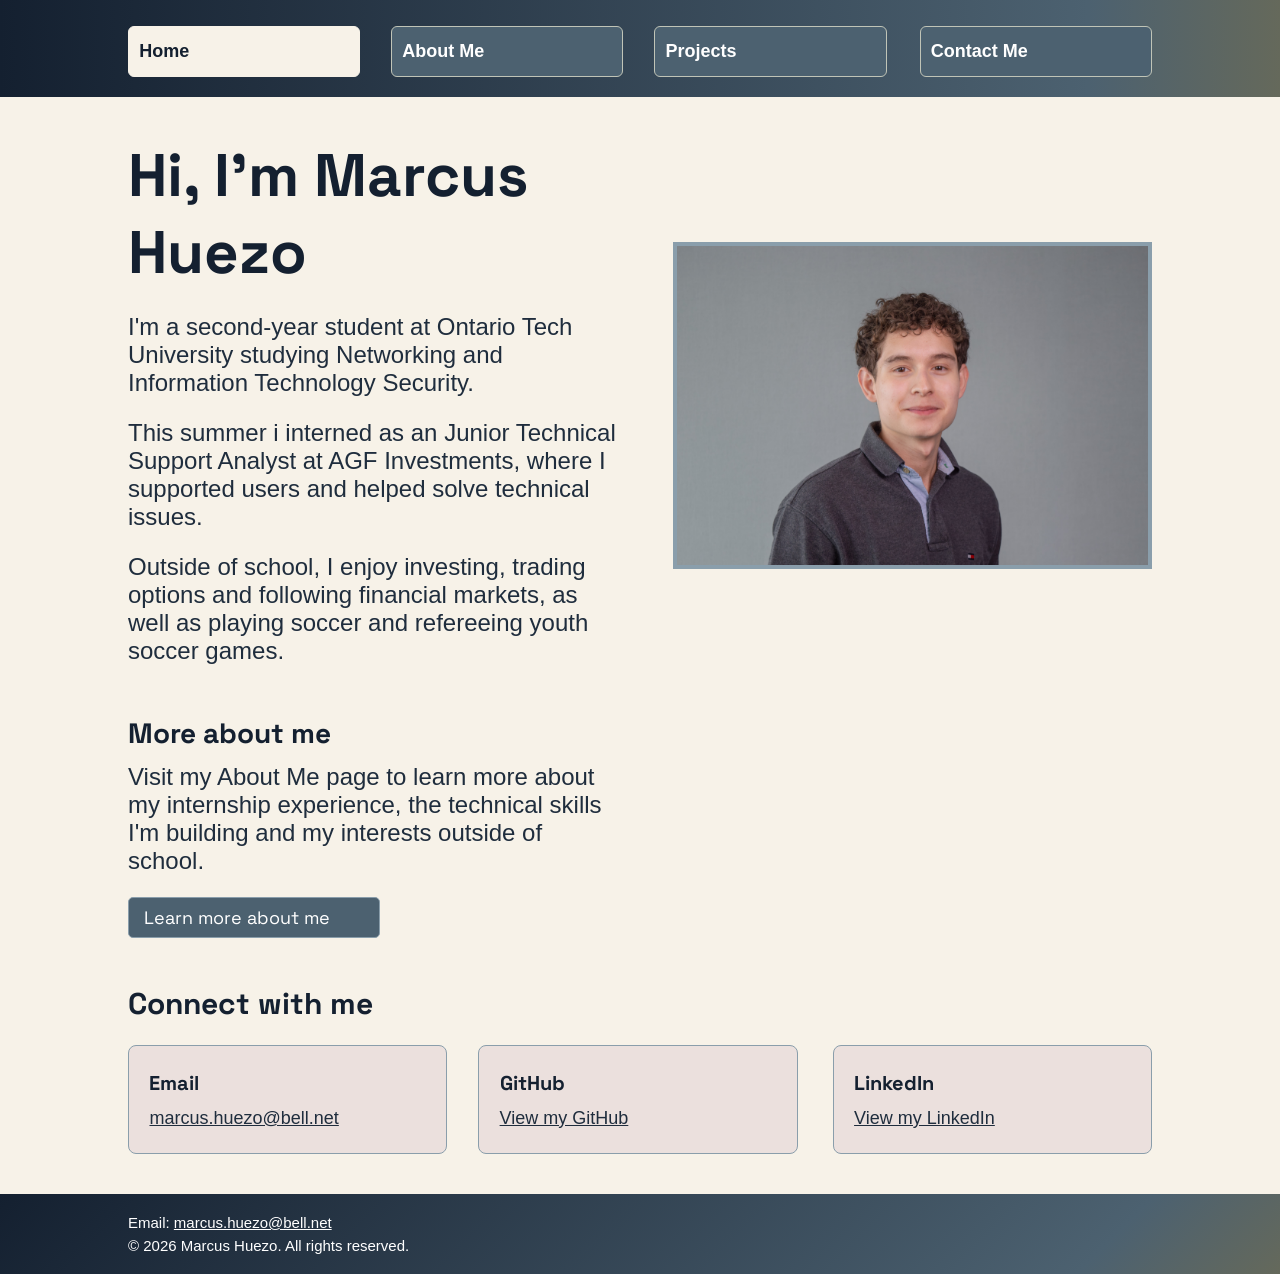
==== index.html @ 1d68b3ba "Add files via upload" ====
<!DOCTYPE html>
<html lang="en">
<head>
    <meta charset="UTF-8">
    <meta name="viewport" content="width=device-width">
    <title>Marcus Huezo - HOME</title>
    <link href="https://fonts.googleapis.com/css2?family=Space+Grotesk:wght@300..700&display=swap" rel="stylesheet">
    <link href="fullScreen.css" rel="stylesheet" type="text/css"
    media="only screen and (min-width:960px)">
    <link href="tablet.css" rel="stylesheet" type="text/css"
    media="only screen and (min-width:481px) and (max-width:959px)">
    <link href="phone.css" rel="stylesheet" type="text/css"
    media="only screen and (max-width:480px)">
</head>

<body>
    <div id="wrapper">
        <header id="banner">
            <div class="container">
                <nav id="navigation">
                    <h4>
                        <a class="currentLink" href="index.html">Home</a>
                        <a class="aboutLink" href="about.html">About Me</a>
                        <a class="projectsLink" href="projects.html">Projects</a>
                        <a class="lastLink" href="formContact.html">Contact Me</a>
                    </h4>
                    <div class="clear"></div>
                </nav>
            </div>
        </header>

        <section id="homeContent" class="container">
            <img id="profilePhoto" src="Linkedin Photo.jpg" alt="LinkedIn Photo">
            <article id="introduction">
                <h1>Hi, I'm Marcus Huezo</h1>
                <p>I'm a second-year student at Ontario Tech University studying Networking and Information Technology Security.</p>
                <p>This summer i interned as an Junior Technical Support Analyst at AGF Investments, where I supported users and helped solve technical issues.</p>
                <p>Outside of school, I enjoy investing, trading options and following financial markets, as well as playing soccer and refereeing youth soccer games.</p>
                <h2>More about me</h2>
                <p>Visit my About Me page to learn more about my internship experience, the technical skills I'm building and my interests outside of school.</p>
                <p><a class="button" href="about.html">Learn more about me</a></p>
            </article>
            <div class="clear"></div>
        </section>

        <section id="connect" class="container">
            <h2>Connect with me</h2>
            <div class="contactBox">
                <h3>Email</h3>
                <a href="mailto:marcus.huezo@bell.net">marcus.huezo@bell.net</a>
            </div>
            <div class="contactBox">
                <h3>GitHub</h3>
                <a href="https://github.com/marcushuezo/Marcus-Huezo-Portfolio">View my GitHub</a>
            </div>
            <div class="contactBox lastBox">
                <h3>LinkedIn</h3>
                <a href="https://www.linkedin.com/in/marcushuezo/">View my LinkedIn</a>
            </div>
            <div class="clear"></div>
        </section>

        <footer id="footer">
            <div class="container">
                <p>Email: <a href="mailto:marcus.huezo@bell.net">marcus.huezo@bell.net</a></p>
                <p>&copy; 2026 Marcus Huezo. All rights reserved.</p>
            </div>
        </footer>
    </div>
</body>
</html>
---- fullScreen.css ----
@charset "UTF-8";
body {
  background-color: #F7F2E8;
  color: #1F2D3D;
  font-family: "Inter", Arial, sans-serif;
  font-size: 18px;
  padding: 0px;
  margin: 0px;
}
#wrapper {
  width: 100%;
  margin-left: auto;
  margin-right: auto;
}
.container {
  width: 80%;
  margin-left: auto;
  margin-right: auto;
}
h1,h2,h3 {
  color: #142030;
  font-family: "Space Grotesk", Arial, sans-serif;
}
a {
  color: #1F2D3D;
}
#banner {
  background: linear-gradient(to right, #142030 0%, #4C6170 85%, #65695B 100%);
  color: white;
  padding: 20px 0px;
}
#navigation h4 {
  margin: 0px;
}
#navigation a {
  display: block;
  float: left;
  width: 20.5%;
  margin-right: 2%;
  margin-top: 6px;
  padding: 14px 1%;
  border: 1px solid #C0C4B7;
  border-radius: 6px;
  background-color: #4C6170;
  color: white;
  font-size: 18px;
  text-decoration: none;
}
#navigation a.lastLink {
  float: right;
  margin-right: 0px;
}
#navigation a.projectsLink {
  margin-left: 2%;
  margin-right: 2%;
}
#navigation a.aboutLink {
  margin-left: 1%;
  margin-right: 1%;
}
#navigation a.currentLink {
  background-color: #F7F2E8;
  color: #142030;
  border: 1px solid #F7F2E8;
}
#navigation a:hover {
  background-color: #F7F2E8;
  color: #142030;
  text-decoration: underline;
}
#homeContent
{
    min-height: 680px;
    padding: 40px 0px 24px;
}
#introduction {
  float: left;
  width: 48%;
}
#introduction h1 {
  font-size: 60px;
  margin: 0px 0px 22px;
}
#introduction p {
  font-size: 24px;
  margin: 0px 0px 22px;
}
#profilePhoto
{
    display: block;
    float: right;
    width: 46%;
    height: auto;
    border: 4px solid #8A9EAB;
    border-radius: 0px;
    margin: 105px 0px 0px;
}
.clear {
  clear: both;
}
#connect {
  padding: 0px 0px 40px;
}
#connect h2 {
  font-size: 30px;
  margin: 0px 0px 22px;
}
.contactBox {
  float: left;
  width: 27%;
  margin: 0px 3% 0px 0px;
  padding: 24px 2%;
  border: 1px solid #8A9EAB;
  border-radius: 8px;
  background-color: #EBE0DD;
}
.lastBox {
  float: right;
  margin-right: 0px;
}
.contactBox h3 {
  color: #142030;
  font-size: 20px;
  margin: 0px 0px 12px;
}
.contactBox a {
  color: #1F2D3D;
  font-size: 18px;
  text-decoration: underline;
}
.contactBox a:hover {
  color: #4C6170;
}
#footer {
  clear: both;
  background: linear-gradient(135deg, #142030 0%, #4C6170 85%, #65695B 100%);
  color: white;
  padding: 14px 0px;
}
#footer p {
  font-size: 15px;
  margin: 6px 0px;
}
#footer a {
  color: white;
  text-decoration: underline;
}
#footer a:hover {
  color: #F7F2E8;
}
#introduction h2 {
  font-size: 28px;
  margin: 50px 0px 12px;
}
.button {
  display: block;
  font-family: "Space Grotesk", Arial, sans-serif;
  width: 220px;
  background-color: #4C6170;
  color: white;
  padding: 8px 15px;
  border: 1px solid #8A9EAB;
  border-radius: 5px;
  font-size: 18px;
  text-decoration: none;
}
.button:hover {
  background-color: #142030;
  color: white;
  text-decoration: underline;
}
---- tablet.css ----
@charset "UTF-8";
body {
  background-color: #F7F2E8;
  color: #1F2D3D;
  font-family: "Inter", Arial, sans-serif;
  font-size: 18px;
  padding: 0px;
  margin: 0px;
}
#wrapper {
  width: 100%;
  margin-left: auto;
  margin-right: auto;
}
.container {
  width: 90%;
  margin-left: auto;
  margin-right: auto;
}
h1,h2,h3 {
  color: #142030;
  font-family: "Space Grotesk", Arial, sans-serif;
}
a {
  color: #1F2D3D;
}
#banner {
  background: linear-gradient(to right, #142030 0%, #4C6170 85%, #65695B 100%);
  color: white;
  padding: 16px 0px;
}
#navigation h4 {
  margin: 0px;
}
#navigation a {
  display: block;
  float: left;
  width: 42%;
  margin-right: 7%;
  margin-top: 8px;
  padding: 14px 2%;
  border: 1px solid #C0C4B7;
  border-radius: 6px;
  background-color: #4C6170;
  color: white;
  font-size: 18px;
  text-decoration: none;
}
#navigation a.aboutLink, #navigation a.lastLink {
  margin-right: 0px;
}
#navigation a.currentLink {
  background-color: #F7F2E8;
  color: #142030;
  border: 1px solid #F7F2E8;
}
#navigation a:hover {
  background-color: #F7F2E8;
  color: #142030;
  text-decoration: underline;
}
#homeContent
{
    padding: 32px 0px 24px;
}
#introduction {
  float: none;
  width: 100%;
}
#introduction h1 {
  font-size: 42px;
  margin: 0px 0px 22px;
}
#introduction p {
  font-size: 20px;
  margin: 0px 0px 22px;
}
#profilePhoto
{
    display: block;
    float: none;
    width: 65%;
    height: auto;
    border: 4px solid #8A9EAB;
    border-radius: 0px;
    margin: 0px auto 28px;
}
.clear {
  clear: both;
}
#connect {
  padding: 0px 0px 30px;
}
#connect h2 {
  font-size: 28px;
  margin: 0px 0px 22px;
}
.contactBox {
  float: none;
  width: auto;
  margin: 0px 0px 16px;
  padding: 22px 4%;
  border: 1px solid #8A9EAB;
  border-radius: 8px;
  background-color: #EBE0DD;
}
.lastBox {
  float: none;
  margin-right: 0px;
}
.contactBox h3 {
  color: #142030;
  font-size: 20px;
  margin: 0px 0px 12px;
}
.contactBox a {
  color: #1F2D3D;
  font-size: 18px;
  text-decoration: underline;
}
.contactBox a:hover {
  color: #4C6170;
}
#footer {
  clear: both;
  background: linear-gradient(135deg, #142030 0%, #4C6170 85%, #65695B 100%);
  color: white;
  padding: 14px 0px;
}
#footer p {
  font-size: 15px;
  margin: 6px 0px;
}
#footer a {
  color: white;
  text-decoration: underline;
}
#footer a:hover {
  color: #F7F2E8;
}
#introduction h2 {
  font-size: 28px;
  margin: 32px 0px 12px;
}
.button {
  display: block;
  float: left;
  font-family: "Space Grotesk", Arial, sans-serif;
  width: auto;
  background-color: #4C6170;
  color: white;
  padding: 10px 14px;
  border: 1px solid #8A9EAB;
  border-radius: 5px;
  font-size: 18px;
  text-decoration: none;
}
.button:hover {
  background-color: #142030;
  color: white;
  text-decoration: underline;
}
---- phone.css ----
@charset "UTF-8";
body {
  background-color: #F7F2E8;
  color: #1F2D3D;
  font-family: "Inter", Arial, sans-serif;
  font-size: 18px;
  padding: 0px;
  margin: 0px;
}
#wrapper {
  width: 100%;
  margin-left: auto;
  margin-right: auto;
}
.container {
  width: 90%;
  margin-left: auto;
  margin-right: auto;
}
h1,h2,h3 {
  color: #142030;
  font-family: "Space Grotesk", Arial, sans-serif;
}
a {
  color: #1F2D3D;
}
#banner {
  background: linear-gradient(to right, #142030 0%, #4C6170 85%, #65695B 100%);
  color: white;
  padding: 16px 0px;
}
#navigation h4 {
  margin: 0px;
}
#navigation a {
  display: block;
  float: none;
  width: auto;
  margin: 8px 0px 0px;
  padding: 12px 4%;
  border: 1px solid #C0C4B7;
  border-radius: 6px;
  background-color: #4C6170;
  color: white;
  font-size: 18px;
  text-decoration: none;
}
#navigation a.currentLink {
  background-color: #F7F2E8;
  color: #142030;
  border: 1px solid #F7F2E8;
}
#navigation a:hover {
  background-color: #F7F2E8;
  color: #142030;
  text-decoration: underline;
}
#homeContent
{
    padding: 26px 0px 24px;
}
#introduction {
  float: none;
  width: 100%;
}
#introduction h1 {
  font-size: 34px;
  margin: 0px 0px 22px;
}
#introduction p {
  font-size: 18px;
  margin: 0px 0px 22px;
}
#profilePhoto
{
    display: block;
    float: none;
    width: 90%;
    height: auto;
    border: 4px solid #8A9EAB;
    border-radius: 0px;
    margin: 0px auto 28px;
}
.clear {
  clear: both;
}
#connect {
  padding: 0px 0px 30px;
}
#connect h2 {
  font-size: 26px;
  margin: 0px 0px 22px;
}
.contactBox {
  float: none;
  width: auto;
  margin: 0px 0px 16px;
  padding: 20px 4%;
  border: 1px solid #8A9EAB;
  border-radius: 8px;
  background-color: #EBE0DD;
}
.lastBox {
  float: none;
  margin-right: 0px;
}
.contactBox h3 {
  color: #142030;
  font-size: 20px;
  margin: 0px 0px 12px;
}
.contactBox a {
  color: #1F2D3D;
  font-size: 18px;
  text-decoration: underline;
}
.contactBox a:hover {
  color: #4C6170;
}
#footer {
  clear: both;
  background: linear-gradient(135deg, #142030 0%, #4C6170 85%, #65695B 100%);
  color: white;
  padding: 14px 0px;
}
#footer p {
  font-size: 15px;
  margin: 6px 0px;
}
#footer a {
  color: white;
  text-decoration: underline;
}
#footer a:hover {
  color: #F7F2E8;
}
#introduction h2 {
  font-size: 26px;
  margin: 32px 0px 12px;
}
.button {
  display: block;
  float: left;
  font-family: "Space Grotesk", Arial, sans-serif;
  width: auto;
  background-color: #4C6170;
  color: white;
  padding: 10px 14px;
  border: 1px solid #8A9EAB;
  border-radius: 5px;
  font-size: 18px;
  text-decoration: none;
}
.button:hover {
  background-color: #142030;
  color: white;
  text-decoration: underline;
}
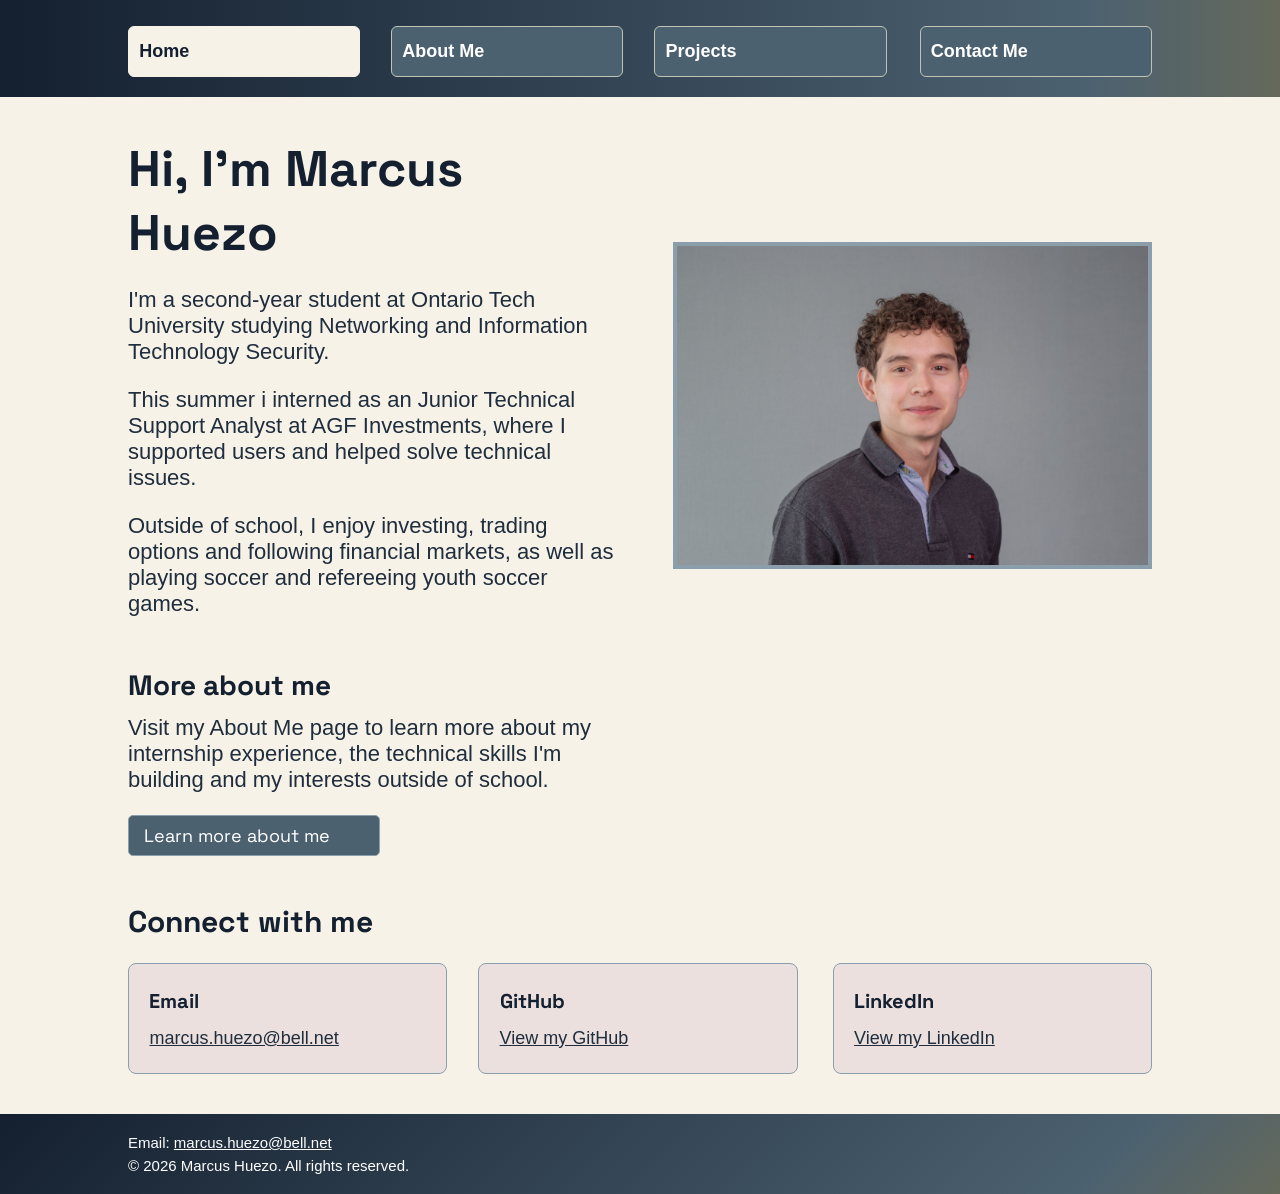
==== commit 9f662ba6: "did the about me screen and updated the css for all for the new about me page" ====
--- a/index.html
+++ b/index.html
@@ -12,9 +12,8 @@
     <link href="phone.css" rel="stylesheet" type="text/css"
     media="only screen and (max-width:480px)">
 </head>
-
 <body>
-    <div id="wrapper">
+    <div id="wrapper"> 
         <header id="banner">
             <div class="container">
                 <nav id="navigation">
--- a/fullScreen.css
+++ b/fullScreen.css
@@ -1,9 +1,10 @@
 @charset "UTF-8";
+/*Index CSS*/
 body {
   background-color: #F7F2E8;
   color: #1F2D3D;
   font-family: "Inter", Arial, sans-serif;
-  font-size: 18px;
+  font-size: 20px;
   padding: 0px;
   margin: 0px;
 }
@@ -78,11 +79,11 @@
   width: 48%;
 }
 #introduction h1 {
-  font-size: 60px;
+  font-size: 50px;
   margin: 0px 0px 22px;
 }
 #introduction p {
-  font-size: 24px;
+  font-size: 22px;
   margin: 0px 0px 22px;
 }
 #profilePhoto
@@ -168,4 +169,56 @@
   background-color: #142030;
   color: white;
   text-decoration: underline;
+}
+/* About me CSS */
+#aboutContent {
+  padding: 30px 0px 30px;
+}
+#aboutContent h1 {
+  font-size: 48px;
+  margin: 0px 0px 24px;
+}
+#aboutVideo {
+  display: block;
+  width: 600px;
+  height: auto;
+  margin: 0px auto 20px;
+  background-color: black;
+}
+.aboutSection {
+  clear: both;
+  padding: 0px 0px 30px;
+}
+.aboutSection h2 {
+  font-size: 34px;
+  margin: 0px 0px 22px;
+}
+.experienceBox {
+  margin: 0px 0px 24px;
+  padding: 22px 4%;
+  background-color: #EBE0DD;
+  border: 1px solid #8A9EAB;
+  border-radius: 8px;
+}
+.experienceBox h3 {
+  font-size: 28px;
+  margin: 0px 0px 14px;
+}
+.experienceBox h4 {
+  color: #142030;
+  font-family: "Space Grotesk", Arial, sans-serif;
+  font-size: 20px;
+  margin: 0px 0px 18px;
+}
+.experienceBox p {
+  color: #1F2D3D;
+  font-size: 20px;
+  margin: 0px 0px 18px;
+}
+.experienceLogo {
+  display: block;
+  float: right;
+  width: 170px;
+  height: auto;
+  margin: 0px 0px 20px 30px;
 }
--- a/tablet.css
+++ b/tablet.css
@@ -159,4 +159,56 @@
   background-color: #142030;
   color: white;
   text-decoration: underline;
+}
+/* About me CSS */
+#aboutContent {
+  padding: 30px 0px 30px;
+}
+#aboutContent h1 {
+  font-size: 40px;
+  margin: 0px 0px 24px;
+}
+#aboutVideo {
+  display: block;
+  width: 90%;
+  height: auto;
+  margin: 0px auto 20px;
+  background-color: black;
+}
+.aboutSection {
+  clear: both;
+  padding: 0px 0px 30px;
+}
+.aboutSection h2 {
+  font-size: 28px;
+  margin: 0px 0px 22px;
+}
+.experienceBox {
+  margin: 0px 0px 24px;
+  padding: 22px 4%;
+  background-color: #EBE0DD;
+  border: 1px solid #8A9EAB;
+  border-radius: 8px;
+}
+.experienceBox h3 {
+  font-size: 24px;
+  margin: 0px 0px 14px;
+}
+.experienceBox h4 {
+  color: #142030;
+  font-family: "Space Grotesk", Arial, sans-serif;
+  font-size: 18px;
+  margin: 0px 0px 18px;
+}
+.experienceBox p {
+  color: #1F2D3D;
+  font-size: 18px;
+  margin: 0px 0px 18px;
+}
+.experienceLogo {
+  display: block;
+  float: none;
+  width: 140px;
+  height: auto;
+  margin: 0px auto 20px;
 }
--- a/phone.css
+++ b/phone.css
@@ -155,4 +155,56 @@
   background-color: #142030;
   color: white;
   text-decoration: underline;
+}
+/* About me CSS */
+#aboutContent {
+  padding: 24px 0px 30px;
+}
+#aboutContent h1 {
+  font-size: 32px;
+  margin: 0px 0px 24px;
+}
+#aboutVideo {
+  display: block;
+  width: 100%;
+  height: auto;
+  margin: 0px auto 20px;
+  background-color: black;
+}
+.aboutSection {
+  clear: both;
+  padding: 0px 0px 30px;
+}
+.aboutSection h2 {
+  font-size: 26px;
+  margin: 0px 0px 22px;
+}
+.experienceBox {
+  margin: 0px 0px 24px;
+  padding: 22px 4%;
+  background-color: #EBE0DD;
+  border: 1px solid #8A9EAB;
+  border-radius: 8px;
+}
+.experienceBox h3 {
+  font-size: 22px;
+  margin: 0px 0px 14px;
+}
+.experienceBox h4 {
+  color: #142030;
+  font-family: "Space Grotesk", Arial, sans-serif;
+  font-size: 18px;
+  margin: 0px 0px 18px;
+}
+.experienceBox p {
+  color: #1F2D3D;
+  font-size: 18px;
+  margin: 0px 0px 18px;
+}
+.experienceLogo {
+  display: block;
+  float: none;
+  width: 120px;
+  height: auto;
+  margin: 0px auto 20px;
 }
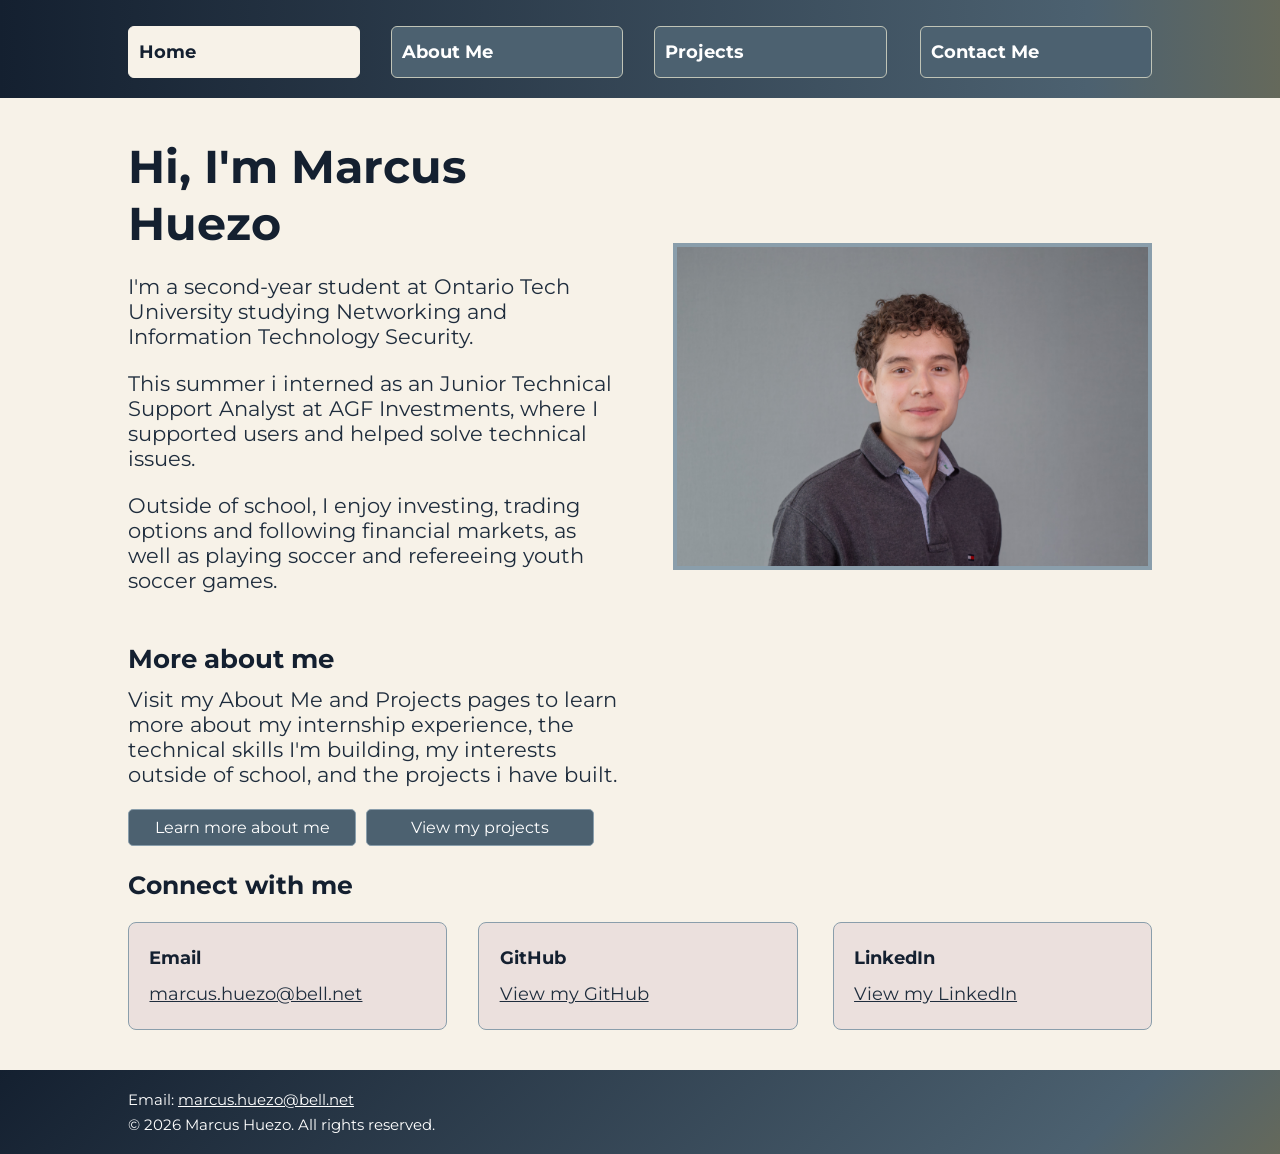
==== commit f30a80df: "updated phone and tablet css with the places i have visted in about me. added a view my projects but" ====
--- a/index.html
+++ b/index.html
@@ -4,7 +4,7 @@
     <meta charset="UTF-8">
     <meta name="viewport" content="width=device-width">
     <title>Marcus Huezo - HOME</title>
-    <link href="https://fonts.googleapis.com/css2?family=Space+Grotesk:wght@300..700&display=swap" rel="stylesheet">
+    <link href="https://fonts.googleapis.com/css2?family=Montserrat:ital,wght@0,100..900;1,100..900&family=Space+Grotesk:wght@300..700&display=swap" rel="stylesheet">
     <link href="fullScreen.css" rel="stylesheet" type="text/css"
     media="only screen and (min-width:960px)">
     <link href="tablet.css" rel="stylesheet" type="text/css"
@@ -36,8 +36,11 @@
                 <p>This summer i interned as an Junior Technical Support Analyst at AGF Investments, where I supported users and helped solve technical issues.</p>
                 <p>Outside of school, I enjoy investing, trading options and following financial markets, as well as playing soccer and refereeing youth soccer games.</p>
                 <h2>More about me</h2>
-                <p>Visit my About Me page to learn more about my internship experience, the technical skills I'm building and my interests outside of school.</p>
-                <p><a class="button" href="about.html">Learn more about me</a></p>
+                <p>Visit my About Me and Projects pages to learn more about my internship experience, the technical skills I'm building, my interests outside of school, and the projects i have built.</p>
+                <p>
+                   <a class="button" href="about.html">Learn more about me</a>
+                   <a class="button" href="projects.html">View my projects</a>
+                </p>
             </article>
             <div class="clear"></div>
         </section>
--- a/fullScreen.css
+++ b/fullScreen.css
@@ -1,9 +1,9 @@
 @charset "UTF-8";
-/*Index CSS*/
+/*Index Page CSS*/
 body {
   background-color: #F7F2E8;
   color: #1F2D3D;
-  font-family: "Inter", Arial, sans-serif;
+  font-family: "Montserrat", Arial, sans-serif;
   font-size: 20px;
   padding: 0px;
   margin: 0px;
@@ -20,7 +20,7 @@
 }
 h1,h2,h3 {
   color: #142030;
-  font-family: "Space Grotesk", Arial, sans-serif;
+  font-family: "Montserrat", Arial, sans-serif;
 }
 a {
   color: #1F2D3D;
@@ -79,11 +79,11 @@
   width: 48%;
 }
 #introduction h1 {
-  font-size: 50px;
+  font-size: 46px;
   margin: 0px 0px 22px;
 }
 #introduction p {
-  font-size: 22px;
+  font-size: 21px;
   margin: 0px 0px 22px;
 }
 #profilePhoto
@@ -103,7 +103,7 @@
   padding: 0px 0px 40px;
 }
 #connect h2 {
-  font-size: 30px;
+  font-size: 25px;
   margin: 0px 0px 22px;
 }
 .contactBox {
@@ -121,7 +121,7 @@
 }
 .contactBox h3 {
   color: #142030;
-  font-size: 20px;
+  font-size: 18px;
   margin: 0px 0px 12px;
 }
 .contactBox a {
@@ -150,19 +150,23 @@
   color: #F7F2E8;
 }
 #introduction h2 {
-  font-size: 28px;
+  font-size: 26px;
   margin: 50px 0px 12px;
 }
 .button {
-  display: block;
-  font-family: "Space Grotesk", Arial, sans-serif;
-  width: 220px;
+  display: inline-block;
+  float: left;
+  font-family: "Montserrat", Arial, sans-serif;
+  width: 44%;
+  height: auto;
   background-color: #4C6170;
   color: white;
-  padding: 8px 15px;
+  padding: 8px 1%;
+  margin-right: 2%;
   border: 1px solid #8A9EAB;
   border-radius: 5px;
-  font-size: 18px;
+  font-size: 16px;
+  text-align: center;
   text-decoration: none;
 }
 .button:hover {
@@ -170,12 +174,12 @@
   color: white;
   text-decoration: underline;
 }
-/* About me CSS */
+/* About me Page CSS */
 #aboutContent {
   padding: 30px 0px 30px;
 }
 #aboutContent h1 {
-  font-size: 48px;
+  font-size: 42px;
   margin: 0px 0px 24px;
 }
 #aboutVideo {
@@ -190,7 +194,7 @@
   padding: 0px 0px 30px;
 }
 .aboutSection h2 {
-  font-size: 34px;
+  font-size: 32px;
   margin: 0px 0px 22px;
 }
 .experienceBox {
@@ -201,24 +205,70 @@
   border-radius: 8px;
 }
 .experienceBox h3 {
-  font-size: 28px;
+  font-size: 26px;
   margin: 0px 0px 14px;
 }
 .experienceBox h4 {
   color: #142030;
-  font-family: "Space Grotesk", Arial, sans-serif;
+  font-family: "Montserrat", Arial, sans-serif;
+  font-size: 21px;
+  margin: 0px 0px 18px;
+}
+.experienceBox p {
+  color: #1F2D3D;
   font-size: 20px;
   margin: 0px 0px 18px;
 }
-.experienceBox p {
-  color: #1F2D3D;
-  font-size: 20px;
-  margin: 0px 0px 18px;
-}
 .experienceLogo {
   display: block;
   float: right;
   width: 170px;
   height: auto;
   margin: 0px 0px 20px 30px;
+}
+.travelBox {
+  float: left;
+  width: 30%;
+  margin-right: 5%;
+  padding-bottom: 24px;
+}
+.lastTravel {
+  margin-right: 0px;
+}
+.travelBox h3 {
+  font-size: 22px;
+  margin: 0px;
+  padding-bottom: 12px;
+}
+.travelPhoto {
+  display: block;
+  width: 100%;
+  height: auto;
+  border-radius: 8px;
+}
+/* Projects Page  CSS */
+#projectsContent {
+  padding-top: 30px;
+  padding-bottom: 30px;
+}
+#projectsContent h1 {
+  font-size: 40px;
+  margin: 0px;
+}
+.projectBox {
+  margin-top: 24px;
+  padding: 4%;
+  background-color: #EBE0DD;
+  border: 1px solid #8A9EAB;
+  border-radius: 8px;
+}
+.projectBox h2 {
+  font-size: 26px;
+  margin: 0px;
+}
+.projectBox p {
+  color: #1F2D3D;
+  font-size: 18px;
+  margin: 0px;
+  margin-top: 14px;
 }
--- a/tablet.css
+++ b/tablet.css
@@ -2,7 +2,7 @@
 body {
   background-color: #F7F2E8;
   color: #1F2D3D;
-  font-family: "Inter", Arial, sans-serif;
+  font-family: "Montserrat", Arial, sans-serif;
   font-size: 18px;
   padding: 0px;
   margin: 0px;
@@ -19,7 +19,7 @@
 }
 h1,h2,h3 {
   color: #142030;
-  font-family: "Space Grotesk", Arial, sans-serif;
+  font-family: "Montserrat", Arial, sans-serif;
 }
 a {
   color: #1F2D3D;
@@ -143,16 +143,19 @@
   margin: 32px 0px 12px;
 }
 .button {
-  display: block;
-  float: left;
-  font-family: "Space Grotesk", Arial, sans-serif;
-  width: auto;
+  display: inline-block;
+  float: none;
+  font-family: "Montserrat", Arial, sans-serif;
+  width: 40%;
+  height: auto;
+  margin: 0px 3% 12px 0px;
   background-color: #4C6170;
   color: white;
-  padding: 10px 14px;
+  padding: 10px 2%;
   border: 1px solid #8A9EAB;
   border-radius: 5px;
-  font-size: 18px;
+  font-size: 17px;
+  text-align: center;
   text-decoration: none;
 }
 .button:hover {
@@ -196,7 +199,7 @@
 }
 .experienceBox h4 {
   color: #142030;
-  font-family: "Space Grotesk", Arial, sans-serif;
+  font-family: "Montserrat", Arial, sans-serif;
   font-size: 18px;
   margin: 0px 0px 18px;
 }
@@ -211,4 +214,24 @@
   width: 140px;
   height: auto;
   margin: 0px auto 20px;
+}
+.travelBox {
+  float: left;
+  width: 30%;
+  margin-right: 5%;
+  padding-bottom: 24px;
+}
+.lastTravel {
+  margin-right: 0px;
+}
+.travelBox h3 {
+  font-size: 24px;
+  margin: 0px;
+  padding-bottom: 12px;
+}
+.travelPhoto {
+  display: block;
+  width: 100%;
+  height: auto;
+  border-radius: 8px;
 }
--- a/phone.css
+++ b/phone.css
@@ -2,7 +2,7 @@
 body {
   background-color: #F7F2E8;
   color: #1F2D3D;
-  font-family: "Inter", Arial, sans-serif;
+  font-family: "Montserrat", Arial, sans-serif;
   font-size: 18px;
   padding: 0px;
   margin: 0px;
@@ -19,7 +19,7 @@
 }
 h1,h2,h3 {
   color: #142030;
-  font-family: "Space Grotesk", Arial, sans-serif;
+  font-family: "Montserrat", Arial, sans-serif;
 }
 a {
   color: #1F2D3D;
@@ -141,14 +141,17 @@
 .button {
   display: block;
   float: left;
-  font-family: "Space Grotesk", Arial, sans-serif;
-  width: auto;
+  font-family: "Montserrat", Arial, sans-serif;
+  width: 40%;
+  height: 40px;
+  margin: 0px 4% 16px 0px;
   background-color: #4C6170;
   color: white;
-  padding: 10px 14px;
+  padding: 10px 1%;
   border: 1px solid #8A9EAB;
   border-radius: 5px;
-  font-size: 18px;
+  font-size: 16px;
+  text-align: center;
   text-decoration: none;
 }
 .button:hover {
@@ -192,7 +195,7 @@
 }
 .experienceBox h4 {
   color: #142030;
-  font-family: "Space Grotesk", Arial, sans-serif;
+  font-family: "Montserrat", Arial, sans-serif;
   font-size: 18px;
   margin: 0px 0px 18px;
 }
@@ -207,4 +210,24 @@
   width: 120px;
   height: auto;
   margin: 0px auto 20px;
+}
+.travelBox {
+  float: none;
+  width: 100%;
+  margin: 0px;
+  padding-bottom: 24px;
+}
+.lastTravel {
+  margin-right: 0px;
+}
+.travelBox h3 {
+  font-size: 22px;
+  margin: 0px;
+  padding-bottom: 12px;
+}
+.travelPhoto {
+  display: block;
+  width: 100%;
+  height: auto;
+  border-radius: 8px;
 }
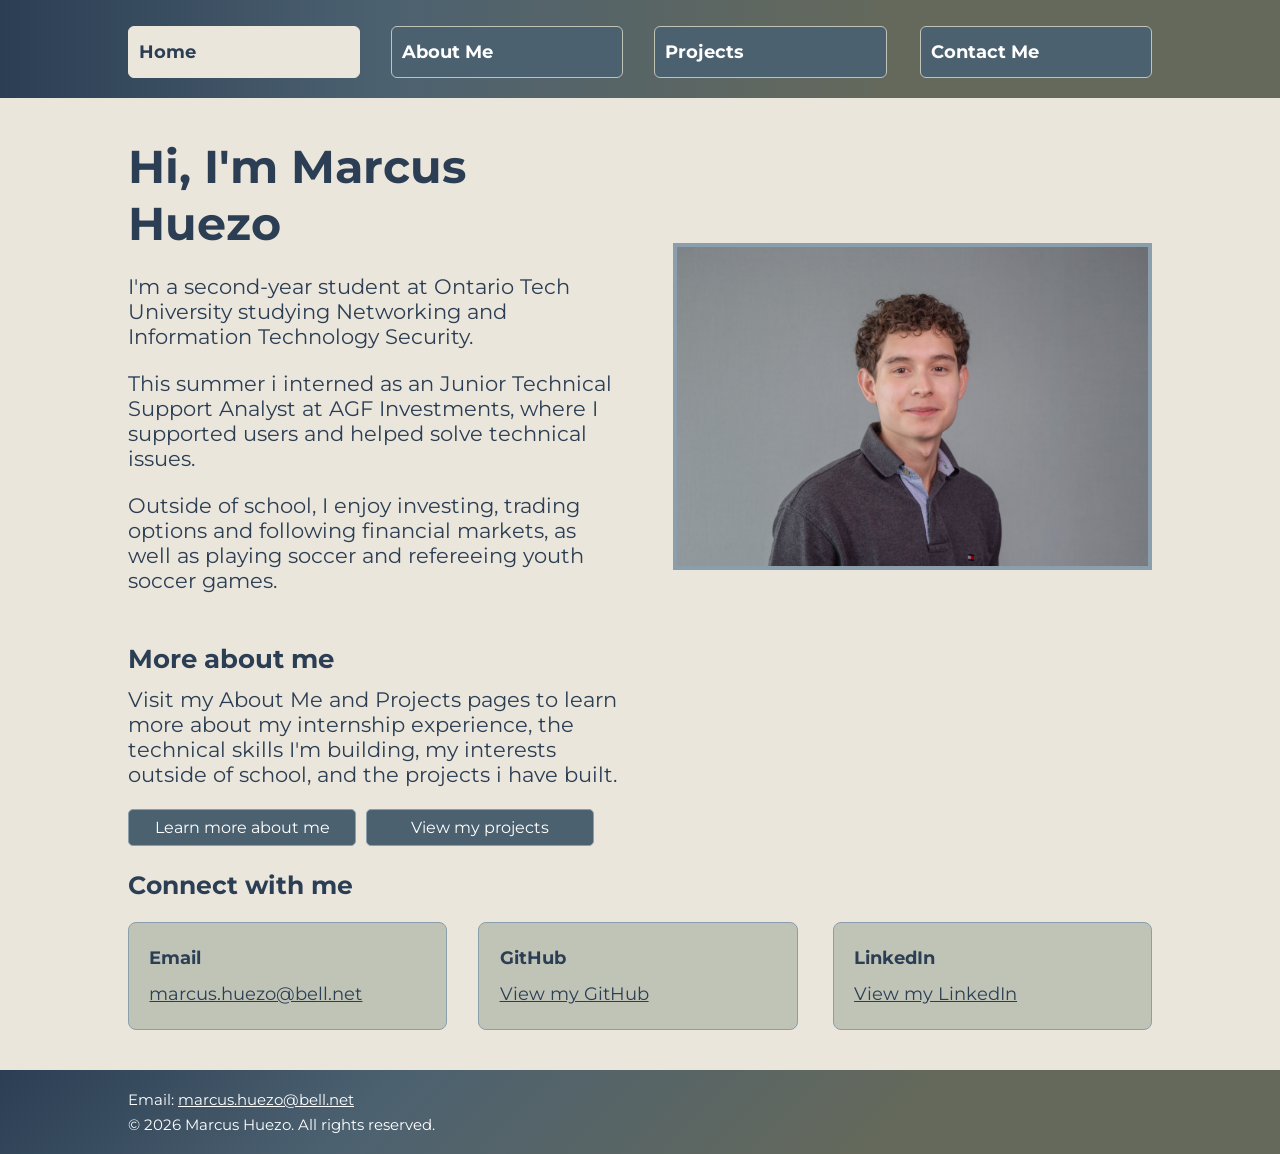
==== commit f0a2ef25: "updated tablet and phone css for my project page as well as changing the color of my text boxes for " ====
--- a/index.html
+++ b/index.html
@@ -3,7 +3,7 @@
 <head>
     <meta charset="UTF-8">
     <meta name="viewport" content="width=device-width">
-    <title>Marcus Huezo - HOME</title>
+    <title>Marcus Huezo - Home</title>
     <link href="https://fonts.googleapis.com/css2?family=Montserrat:ital,wght@0,100..900;1,100..900&family=Space+Grotesk:wght@300..700&display=swap" rel="stylesheet">
     <link href="fullScreen.css" rel="stylesheet" type="text/css"
     media="only screen and (min-width:960px)">
@@ -18,10 +18,10 @@
             <div class="container">
                 <nav id="navigation">
                     <h4>
-                        <a class="currentLink" href="index.html">Home</a>
-                        <a class="aboutLink" href="about.html">About Me</a>
-                        <a class="projectsLink" href="projects.html">Projects</a>
-                        <a class="lastLink" href="formContact.html">Contact Me</a>
+                    <a class="currentLink" href="index.html">Home</a>
+                    <a class="aboutLink" href="about.html">About Me</a>
+                    <a class="projectsLink" href="projects.html">Projects</a>
+                    <a class="lastLink" href="formContact.html">Contact Me</a>
                     </h4>
                     <div class="clear"></div>
                 </nav>
--- a/fullScreen.css
+++ b/fullScreen.css
@@ -1,8 +1,8 @@
 @charset "UTF-8";
 /*Index Page CSS*/
 body {
-  background-color: #F7F2E8;
-  color: #1F2D3D;
+  background-color: #EBE6DC;
+  color: #2B3E54;
   font-family: "Montserrat", Arial, sans-serif;
   font-size: 20px;
   padding: 0px;
@@ -19,14 +19,14 @@
   margin-right: auto;
 }
 h1,h2,h3 {
-  color: #142030;
+  color: #2B3E54;
   font-family: "Montserrat", Arial, sans-serif;
 }
 a {
-  color: #1F2D3D;
+  color: #2B3E54;
 }
 #banner {
-  background: linear-gradient(to right, #142030 0%, #4C6170 85%, #65695B 100%);
+  background: linear-gradient(to right, #2B3E54 0%, #4C6170 30%, #65695B 70%);
   color: white;
   padding: 20px 0px;
 }
@@ -60,13 +60,13 @@
   margin-right: 1%;
 }
 #navigation a.currentLink {
-  background-color: #F7F2E8;
-  color: #142030;
-  border: 1px solid #F7F2E8;
+  background-color: #EBE6DC;
+  color: #2B3E54;
+  border: 1px solid #EBE6DC;
 }
 #navigation a:hover {
-  background-color: #F7F2E8;
-  color: #142030;
+  background-color: #EBE6DC;
+  color: #2B3E54;
   text-decoration: underline;
 }
 #homeContent
@@ -113,19 +113,19 @@
   padding: 24px 2%;
   border: 1px solid #8A9EAB;
   border-radius: 8px;
-  background-color: #EBE0DD;
+  background-color: #C0C4B7;
 }
 .lastBox {
   float: right;
   margin-right: 0px;
 }
 .contactBox h3 {
-  color: #142030;
+  color: #2B3E54;
   font-size: 18px;
   margin: 0px 0px 12px;
 }
 .contactBox a {
-  color: #1F2D3D;
+  color: #2B3E54;
   font-size: 18px;
   text-decoration: underline;
 }
@@ -134,7 +134,7 @@
 }
 #footer {
   clear: both;
-  background: linear-gradient(135deg, #142030 0%, #4C6170 85%, #65695B 100%);
+  background: linear-gradient(135deg, #2B3E54 0%, #4C6170 30%, #65695B 70%);
   color: white;
   padding: 14px 0px;
 }
@@ -147,7 +147,7 @@
   text-decoration: underline;
 }
 #footer a:hover {
-  color: #F7F2E8;
+  color: #EBE6DC;
 }
 #introduction h2 {
   font-size: 26px;
@@ -170,7 +170,7 @@
   text-decoration: none;
 }
 .button:hover {
-  background-color: #142030;
+  background-color: #2B3E54;
   color: white;
   text-decoration: underline;
 }
@@ -200,7 +200,7 @@
 .experienceBox {
   margin: 0px 0px 24px;
   padding: 22px 4%;
-  background-color: #EBE0DD;
+  background-color: #C0C4B7;
   border: 1px solid #8A9EAB;
   border-radius: 8px;
 }
@@ -209,13 +209,13 @@
   margin: 0px 0px 14px;
 }
 .experienceBox h4 {
-  color: #142030;
+  color: #2B3E54;
   font-family: "Montserrat", Arial, sans-serif;
   font-size: 21px;
   margin: 0px 0px 18px;
 }
 .experienceBox p {
-  color: #1F2D3D;
+  color: #2B3E54;
   font-size: 20px;
   margin: 0px 0px 18px;
 }
@@ -258,7 +258,7 @@
 .projectBox {
   margin-top: 24px;
   padding: 4%;
-  background-color: #EBE0DD;
+  background-color: #C0C4B7;
   border: 1px solid #8A9EAB;
   border-radius: 8px;
 }
@@ -267,8 +267,53 @@
   margin: 0px;
 }
 .projectBox p {
-  color: #1F2D3D;
+  color: #2B3E54;
   font-size: 18px;
   margin: 0px;
   margin-top: 14px;
+}
+/* Contact me page CSS */
+#formContent {
+  padding: 30px 0px;
+}
+#formContent h1 {
+  font-size: 36px;
+  margin: 0px 0px 20px;
+}
+#formContent p {
+  font-size: 18px;
+  margin: 0px 0px 20px;
+}
+#contactForm {
+  padding: 24px 4%;
+  margin-bottom: 30px;
+  background-color: #CCCCCC;
+  border: 1px solid #65695B;
+  border-radius: 8px;
+}
+.form-fillout {
+  display: block;
+  width: 90%;
+  margin-top: 8px;
+  padding: 10px 2%;
+  background-color: #EBE6DC;
+  color: #2B3E54;
+  border: 1px solid #65695B;
+  border-radius: 5px;
+  font-family: "Montserrat", Arial, sans-serif;
+  font-size: 16px;
+}
+.form-button {
+  padding: 10px 20px;
+  margin-right: 10px;
+  background-color: #4C6170;
+  color: white;
+  border: 1px solid #8A9EAB;
+  border-radius: 5px;
+  font-family: "Montserrat", Arial, sans-serif;
+  font-size: 16px;
+}
+.form-button:hover {
+  background-color: #2B3E54;
+  color: white;
 }
--- a/tablet.css
+++ b/tablet.css
@@ -1,7 +1,8 @@
 @charset "UTF-8";
+/* Home Page CSS */
 body {
-  background-color: #F7F2E8;
-  color: #1F2D3D;
+  background-color: #EBE6DC;
+  color: #2B3E54;
   font-family: "Montserrat", Arial, sans-serif;
   font-size: 18px;
   padding: 0px;
@@ -18,14 +19,14 @@
   margin-right: auto;
 }
 h1,h2,h3 {
-  color: #142030;
+  color: #2B3E54;
   font-family: "Montserrat", Arial, sans-serif;
 }
 a {
-  color: #1F2D3D;
+  color: #2B3E54;
 }
 #banner {
-  background: linear-gradient(to right, #142030 0%, #4C6170 85%, #65695B 100%);
+  background: linear-gradient(to right, #2B3E54 0%, #4C6170 30%, #65695B 70%);
   color: white;
   padding: 16px 0px;
 }
@@ -50,13 +51,13 @@
   margin-right: 0px;
 }
 #navigation a.currentLink {
-  background-color: #F7F2E8;
-  color: #142030;
-  border: 1px solid #F7F2E8;
+  background-color: #EBE6DC;
+  color: #2B3E54;
+  border: 1px solid #EBE6DC;
 }
 #navigation a:hover {
-  background-color: #F7F2E8;
-  color: #142030;
+  background-color: #EBE6DC;
+  color: #2B3E54;
   text-decoration: underline;
 }
 #homeContent
@@ -102,19 +103,19 @@
   padding: 22px 4%;
   border: 1px solid #8A9EAB;
   border-radius: 8px;
-  background-color: #EBE0DD;
+  background-color: #C0C4B7;
 }
 .lastBox {
   float: none;
   margin-right: 0px;
 }
 .contactBox h3 {
-  color: #142030;
+  color: #2B3E54;
   font-size: 20px;
   margin: 0px 0px 12px;
 }
 .contactBox a {
-  color: #1F2D3D;
+  color: #2B3E54;
   font-size: 18px;
   text-decoration: underline;
 }
@@ -123,7 +124,7 @@
 }
 #footer {
   clear: both;
-  background: linear-gradient(135deg, #142030 0%, #4C6170 85%, #65695B 100%);
+  background: linear-gradient(135deg, #2B3E54 0%, #4C6170 30%, #65695B 70%);
   color: white;
   padding: 14px 0px;
 }
@@ -136,7 +137,7 @@
   text-decoration: underline;
 }
 #footer a:hover {
-  color: #F7F2E8;
+  color: #EBE6DC;
 }
 #introduction h2 {
   font-size: 28px;
@@ -159,11 +160,11 @@
   text-decoration: none;
 }
 .button:hover {
-  background-color: #142030;
-  color: white;
-  text-decoration: underline;
-}
-/* About me CSS */
+  background-color: #2B3E54;
+  color: white;
+  text-decoration: underline;
+}
+/* About me Page CSS */
 #aboutContent {
   padding: 30px 0px 30px;
 }
@@ -189,7 +190,7 @@
 .experienceBox {
   margin: 0px 0px 24px;
   padding: 22px 4%;
-  background-color: #EBE0DD;
+  background-color: #C0C4B7;
   border: 1px solid #8A9EAB;
   border-radius: 8px;
 }
@@ -198,13 +199,13 @@
   margin: 0px 0px 14px;
 }
 .experienceBox h4 {
-  color: #142030;
+  color: #2B3E54;
   font-family: "Montserrat", Arial, sans-serif;
   font-size: 18px;
   margin: 0px 0px 18px;
 }
 .experienceBox p {
-  color: #1F2D3D;
+  color: #2B3E54;
   font-size: 18px;
   margin: 0px 0px 18px;
 }
@@ -234,4 +235,34 @@
   width: 100%;
   height: auto;
   border-radius: 8px;
+}
+/* Projects Page CSS */
+#projectsContent {
+  padding-top: 28px;
+  padding-bottom: 28px;
+}
+
+#projectsContent h1 {
+  font-size: 36px;
+  margin: 0px;
+}
+
+.projectBox {
+  margin-top: 22px;
+  padding: 4%;
+  background-color: #C0C4B7;
+  border: 1px solid #8A9EAB;
+  border-radius: 8px;
+}
+
+.projectBox h2 {
+  font-size: 24px;
+  margin: 0px;
+}
+
+.projectBox p {
+  color: #1F2D3D;
+  font-size: 18px;
+  margin: 0px;
+  margin-top: 14px;
 }
--- a/phone.css
+++ b/phone.css
@@ -1,7 +1,8 @@
 @charset "UTF-8";
+/* HomePage CSS */
 body {
-  background-color: #F7F2E8;
-  color: #1F2D3D;
+  background-color: #EBE6DC;
+  color: #2B3E54;
   font-family: "Montserrat", Arial, sans-serif;
   font-size: 18px;
   padding: 0px;
@@ -18,14 +19,14 @@
   margin-right: auto;
 }
 h1,h2,h3 {
-  color: #142030;
+  color: #2B3E54;
   font-family: "Montserrat", Arial, sans-serif;
 }
 a {
-  color: #1F2D3D;
+  color: #2B3E54;
 }
 #banner {
-  background: linear-gradient(to right, #142030 0%, #4C6170 85%, #65695B 100%);
+  background: linear-gradient(to right, #2B3E54 0%, #4C6170 30%, #65695B 70%);
   color: white;
   padding: 16px 0px;
 }
@@ -46,13 +47,13 @@
   text-decoration: none;
 }
 #navigation a.currentLink {
-  background-color: #F7F2E8;
-  color: #142030;
-  border: 1px solid #F7F2E8;
+  background-color: #EBE6DC;
+  color: #2B3E54;
+  border: 1px solid #EBE6DC;
 }
 #navigation a:hover {
-  background-color: #F7F2E8;
-  color: #142030;
+  background-color: #EBE6DC;
+  color: #2B3E54;
   text-decoration: underline;
 }
 #homeContent
@@ -98,19 +99,19 @@
   padding: 20px 4%;
   border: 1px solid #8A9EAB;
   border-radius: 8px;
-  background-color: #EBE0DD;
+  background-color: #C0C4B7;
 }
 .lastBox {
   float: none;
   margin-right: 0px;
 }
 .contactBox h3 {
-  color: #142030;
+  color: #2B3E54;
   font-size: 20px;
   margin: 0px 0px 12px;
 }
 .contactBox a {
-  color: #1F2D3D;
+  color: #2B3E54;
   font-size: 18px;
   text-decoration: underline;
 }
@@ -119,7 +120,7 @@
 }
 #footer {
   clear: both;
-  background: linear-gradient(135deg, #142030 0%, #4C6170 85%, #65695B 100%);
+  background: linear-gradient(135deg, #2B3E54 0%, #4C6170 30%, #65695B 70%);
   color: white;
   padding: 14px 0px;
 }
@@ -132,7 +133,7 @@
   text-decoration: underline;
 }
 #footer a:hover {
-  color: #F7F2E8;
+  color: #EBE6DC;
 }
 #introduction h2 {
   font-size: 26px;
@@ -155,11 +156,11 @@
   text-decoration: none;
 }
 .button:hover {
-  background-color: #142030;
-  color: white;
-  text-decoration: underline;
-}
-/* About me CSS */
+  background-color: #2B3E54;
+  color: white;
+  text-decoration: underline;
+}
+/* About me Page CSS */
 #aboutContent {
   padding: 24px 0px 30px;
 }
@@ -185,7 +186,7 @@
 .experienceBox {
   margin: 0px 0px 24px;
   padding: 22px 4%;
-  background-color: #EBE0DD;
+  background-color: #C0C4B7;
   border: 1px solid #8A9EAB;
   border-radius: 8px;
 }
@@ -194,13 +195,13 @@
   margin: 0px 0px 14px;
 }
 .experienceBox h4 {
-  color: #142030;
+  color: #2B3E54;
   font-family: "Montserrat", Arial, sans-serif;
   font-size: 18px;
   margin: 0px 0px 18px;
 }
 .experienceBox p {
-  color: #1F2D3D;
+  color: #2B3E54;
   font-size: 18px;
   margin: 0px 0px 18px;
 }
@@ -230,4 +231,30 @@
   width: 100%;
   height: auto;
   border-radius: 8px;
+}
+/* Projects Page CSS */
+#projectsContent {
+  padding-top: 24px;
+  padding-bottom: 24px;
+}
+#projectsContent h1 {
+  font-size: 30px;
+  margin: 0px;
+}
+.projectBox {
+  margin-top: 18px;
+  padding: 5%;
+  background-color: #C0C4B7;
+  border: 1px solid #8A9EAB;
+  border-radius: 8px;
+}
+.projectBox h2 {
+  font-size: 22px;
+  margin: 0px;
+}
+.projectBox p {
+  color: #1F2D3D;
+  font-size: 16px;
+  margin: 0px;
+  margin-top: 12px;
 }
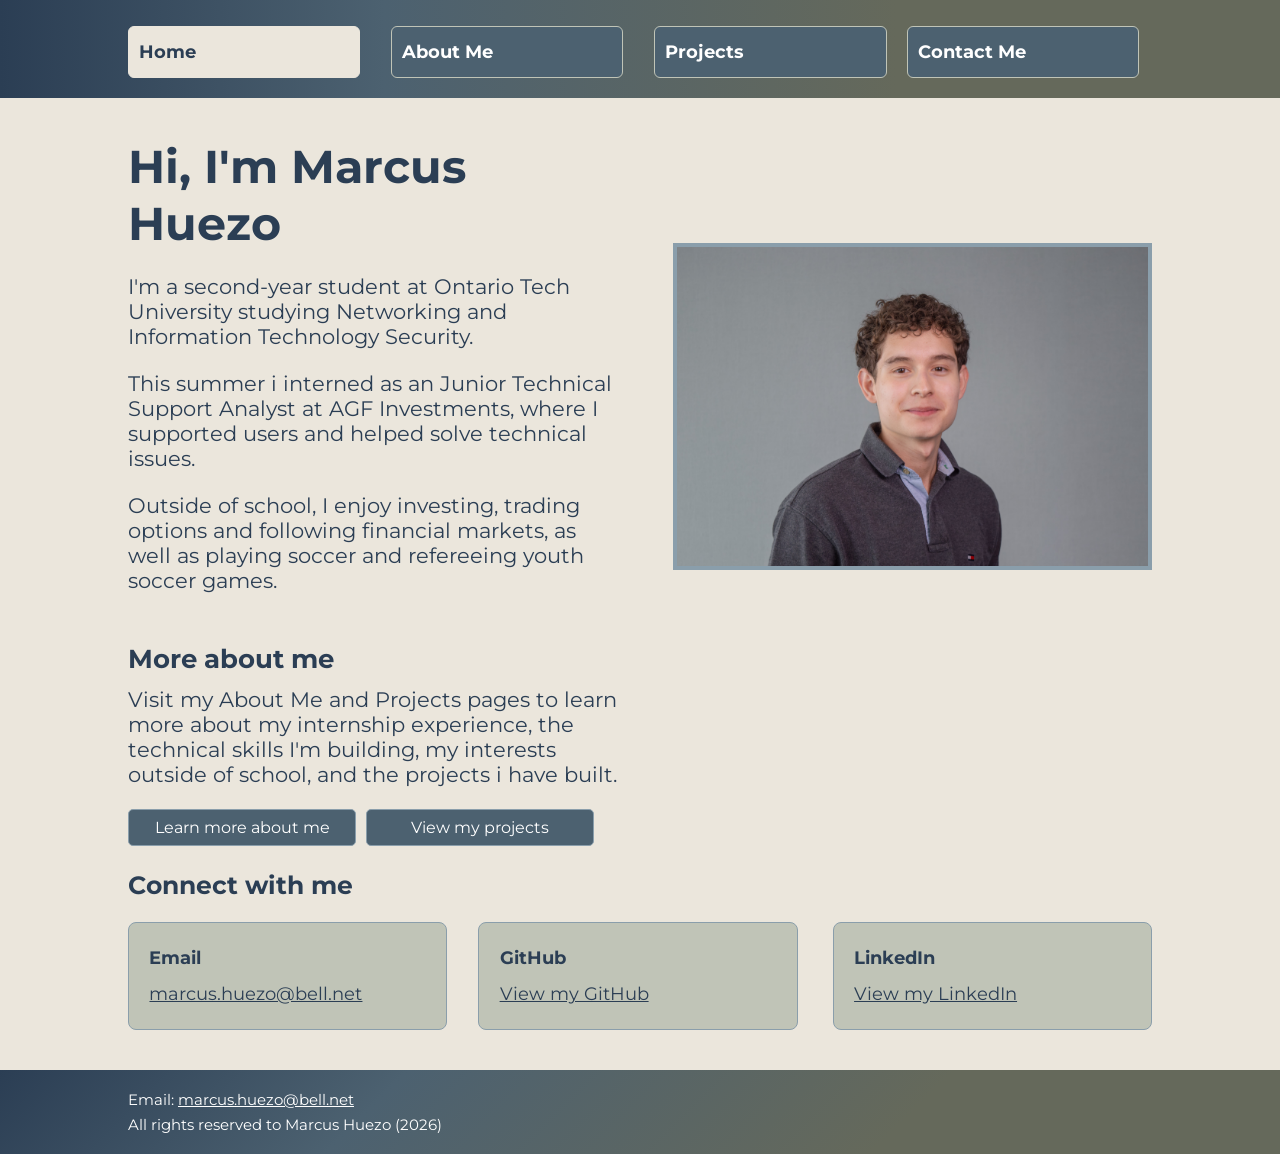
==== commit 104240b7: "fixed footer, fixed my section links format at the top of my page, and video" ====
--- a/index.html
+++ b/index.html
@@ -65,7 +65,7 @@
         <footer id="footer">
             <div class="container">
                 <p>Email: <a href="mailto:marcus.huezo@bell.net">marcus.huezo@bell.net</a></p>
-                <p>&copy; 2026 Marcus Huezo. All rights reserved.</p>
+                <p>All rights reserved to Marcus Huezo (2026)</p>
             </div>
         </footer>
     </div>
--- a/fullScreen.css
+++ b/fullScreen.css
@@ -48,7 +48,6 @@
   text-decoration: none;
 }
 #navigation a.lastLink {
-  float: right;
   margin-right: 0px;
 }
 #navigation a.projectsLink {
--- a/tablet.css
+++ b/tablet.css
@@ -265,4 +265,56 @@
   font-size: 18px;
   margin: 0px;
   margin-top: 14px;
+}
+/* Contact me Page CSS */
+#formContent {
+  padding-top: 28px;
+  padding-bottom: 28px;
+}
+
+#formContent h1 {
+  font-size: 36px;
+  margin: 0px;
+  margin-bottom: 20px;
+}
+
+#formContent p {
+  font-size: 18px;
+  margin: 0px;
+  margin-bottom: 20px;
+}
+
+#contactForm {
+  padding: 4%;
+  background-color: #CCCCCC;
+  border: 1px solid #8A9EAB;
+  border-radius: 8px;
+}
+
+.form-fillout {
+  display: block;
+  width: 90%;
+  padding: 2%;
+  margin-top: 8px;
+  background-color: #EBE6DC;
+  color: #1F2D3D;
+  border: 1px solid #8A9EAB;
+  border-radius: 5px;
+  font-family: "Montserrat", Arial, sans-serif;
+  font-size: 16px;
+}
+
+.form-button {
+  padding: 12px;
+  margin-right: 10px;
+  background-color: #4C6170;
+  color: white;
+  border: 1px solid #8A9EAB;
+  border-radius: 5px;
+  font-family: "Montserrat", Arial, sans-serif;
+  font-size: 16px;
+}
+
+.form-button:hover {
+  background-color: #2B3E54;
 }
--- a/phone.css
+++ b/phone.css
@@ -257,4 +257,58 @@
   font-size: 16px;
   margin: 0px;
   margin-top: 12px;
+}
+/* Contact me Page CSS */
+#formContent {
+  padding-top: 24px;
+  padding-bottom: 24px;
+}
+
+#formContent h1 {
+  font-size: 30px;
+  margin: 0px;
+  margin-bottom: 16px;
+}
+
+#formContent p {
+  font-size: 16px;
+  margin: 0px;
+  margin-bottom: 16px;
+}
+
+#contactForm {
+  padding: 4%;
+  background-color: #CCCCCC;
+  border: 1px solid #8A9EAB;
+  border-radius: 8px;
+}
+
+.form-fillout {
+  display: block;
+  width: 90%;
+  padding: 2%;
+  margin-top: 8px;
+  background-color: #EBE6DC;
+  color: #2B3E54;
+  border: 1px solid #8A9EAB;
+  border-radius: 5px;
+  font-family: "Montserrat", Arial, sans-serif;
+  font-size: 16px;
+}
+
+.form-button {
+  display: block;
+  width: 90%;
+  padding: 2%;
+  margin-bottom: 10px;
+  background-color: #4C6170;
+  color: white;
+  border: 1px solid #8A9EAB;
+  border-radius: 5px;
+  font-family: "Montserrat", Arial, sans-serif;
+  font-size: 16px;
+}
+
+.form-button:hover {
+  background-color: #2B3E54;
 }
